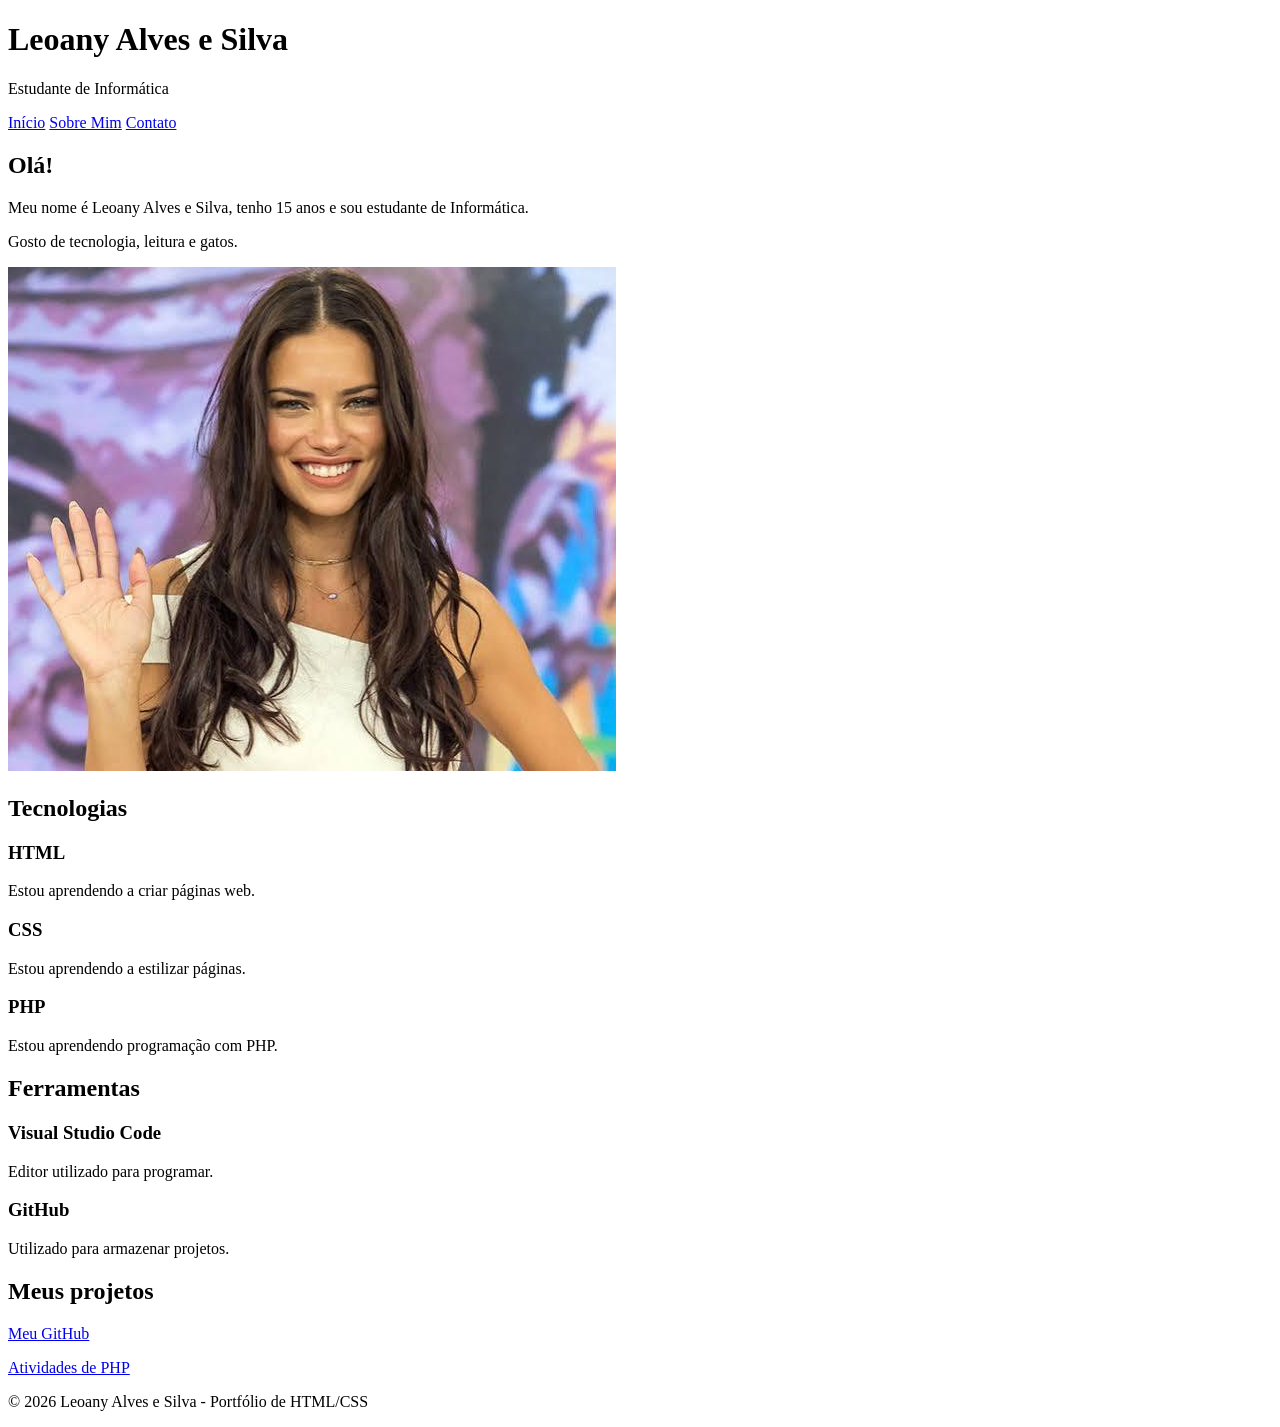
==== index.html @ 00587df7 "Add files via upload" ====
<!DOCTYPE html>
<html lang="pt-br">
<head>
    <meta charset="UTF-8">
    <meta name="viewport" content="width=device-width, initial-scale=1.0">
    <title>Portfólio - Leoany Alves e Silva</title>
    <link rel="stylesheet" href="css/style.css">
</head>
<body>

    <header>
        <h1>Leoany Alves e Silva</h1>
        <p>Estudante de Informática</p>

        <nav>
            <a href="index.html">Início</a>
            <a href="sobre.html">Sobre Mim</a>
            <a href="contato.html">Contato</a>
        </nav>
    </header>

    <main>
        <section class="apresentacao">
            <div>
                <h2>Olá!</h2>
                <p>Meu nome é Leoany Alves e Silva, tenho 15 anos e sou estudante de Informática.</p>
                <p>Gosto de tecnologia, leitura e gatos.</p>
            </div>

            <img src="loany.jpg" alt="Foto de Leoany">
        </section>

        <section>
            <h2>Tecnologias</h2>

            <div class="cards">
                <div class="card">
                    <h3>HTML</h3>
                    <p>Estou aprendendo a criar páginas web.</p>
                </div>

                <div class="card">
                    <h3>CSS</h3>
                    <p>Estou aprendendo a estilizar páginas.</p>
                </div>

                <div class="card">
                    <h3>PHP</h3>
                    <p>Estou aprendendo programação com PHP.</p>
                </div>
            </div>
        </section>

        <section>
            <h2>Ferramentas</h2>

            <div class="cards">
                <div class="card">
                    <h3>Visual Studio Code</h3>
                    <p>Editor utilizado para programar.</p>
                </div>

                <div class="card">
                    <h3>GitHub</h3>
                    <p>Utilizado para armazenar projetos.</p>
                </div>
            </div>
        </section>

        <section>
            <h2>Meus projetos</h2>

            <p>
                <a href="https://github.com/Leoany" target="_blank">
                    Meu GitHub
                </a>
            </p>

            <p>
                <a href="https://github.com/Leoany/atvphp" target="_blank">
                    Atividades de PHP
                </a>
            </p>
        </section>
    </main>

    <footer>
        <p>© 2026 Leoany Alves e Silva - Portfólio de HTML/CSS</p>
    </footer>

</body>
</html>
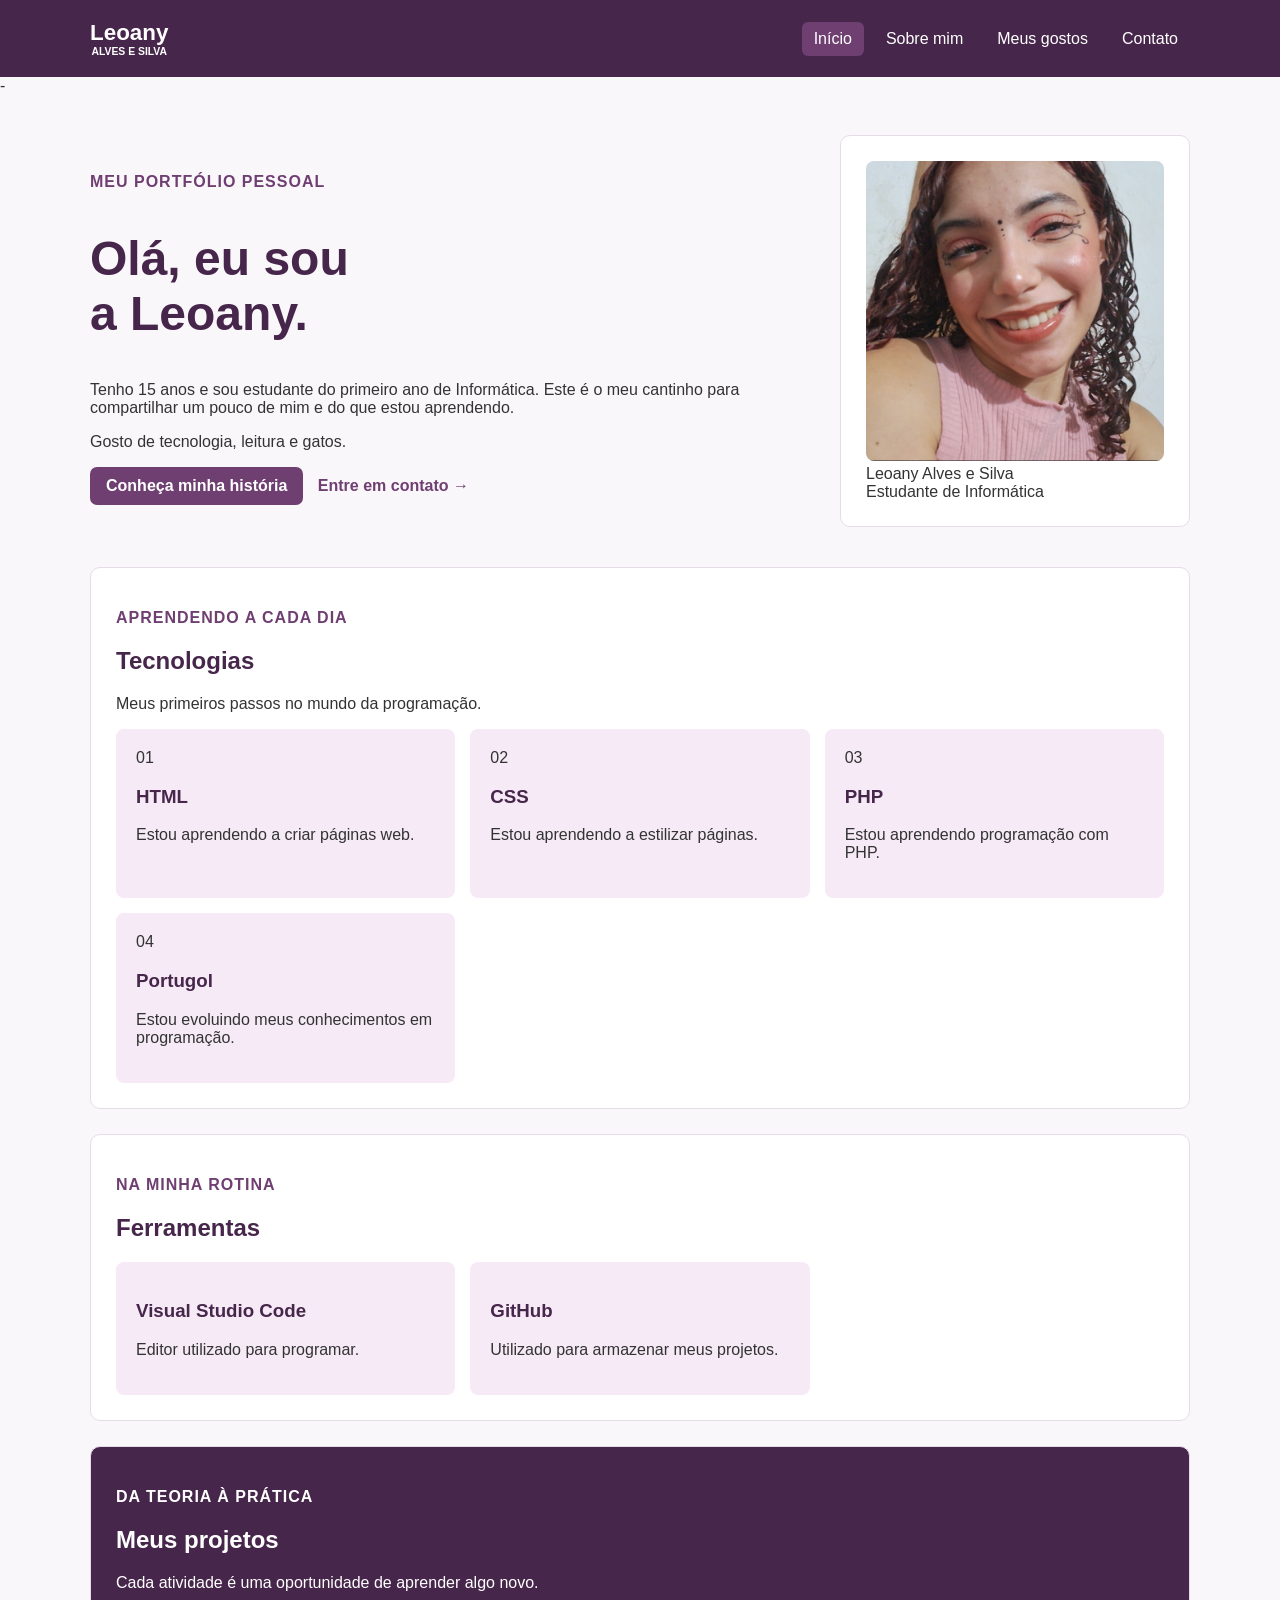
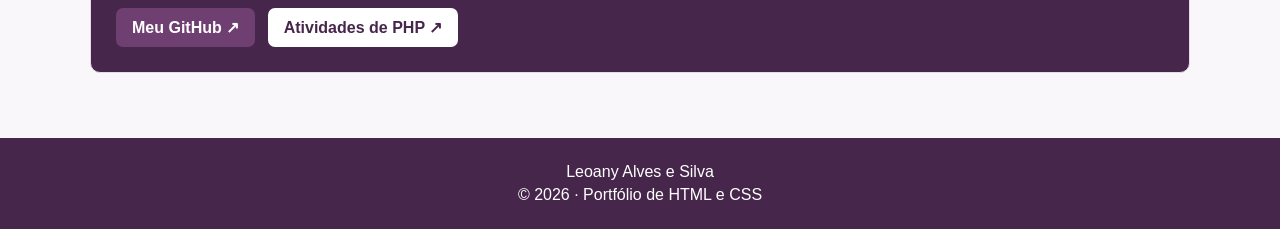
==== commit 87e566fa: "versão revisada" ====
--- a/index.html
+++ b/index.html
@@ -1,92 +1,101 @@
 <!DOCTYPE html>
-<html lang="pt-br">
+<html lang="pt-BR">
+
 <head>
     <meta charset="UTF-8">
     <meta name="viewport" content="width=device-width, initial-scale=1.0">
     <title>Portfólio - Leoany Alves e Silva</title>
     <link rel="stylesheet" href="css/style.css">
 </head>
+
 <body>
-
     <header>
-        <h1>Leoany Alves e Silva</h1>
-        <p>Estudante de Informática</p>
-
-        <nav>
-            <a href="index.html">Início</a>
-            <a href="sobre.html">Sobre Mim</a>
-            <a href="contato.html">Contato</a>
-        </nav>
-    </header>
+        <div class="cabecalho">
+            <a class="marca" href="index.html">Leoany<span>ALVES E SILVA</span></a>
+            <nav aria-label="Menu principal">
+                <a class="ativo" href="index.html" aria-current="page">Início</a>
+                <a href="sobre.html">Sobre mim</a>
+                <a href="gostos.html">Meus gostos</a>
+                <a href="contato.html">Contato</a>
+            </nav>
+        </div>
+    </header>-
 
     <main>
         <section class="apresentacao">
-            <div>
-                <h2>Olá!</h2>
-                <p>Meu nome é Leoany Alves e Silva, tenho 15 anos e sou estudante de Informática.</p>
+            <div class="apresentacao-texto">
+                <p class="etiqueta">MEU PORTFÓLIO PESSOAL</p>
+                <h1>Olá, eu sou<br>a Leoany.</h1>
+                <p>Tenho 15 anos e sou estudante do primeiro ano de Informática. Este é o meu cantinho para compartilhar
+                    um pouco de mim e do que estou aprendendo.</p>
                 <p>Gosto de tecnologia, leitura e gatos.</p>
+                <a class="botao" href="sobre.html">Conheça minha história</a>
+                <a class="link-simples" href="contato.html">Entre em contato &rarr;</a>
             </div>
-
-            <img src="loany.jpg" alt="Foto de Leoany">
+            <figure class="retrato">
+                <img src="img/Leoany.jpg" alt="Foto de Leoany">
+                <figcaption>Leoany Alves e Silva<br><span>Estudante de Informática</span></figcaption>
+            </figure>
         </section>
 
-        <section>
+        <section class="bloco">
+            <p class="etiqueta">APRENDENDO A CADA DIA</p>
             <h2>Tecnologias</h2>
-
+            <p class="introducao">Meus primeiros passos no mundo da programação.</p>
             <div class="cards">
                 <div class="card">
+                    <span class="numero">01</span>
                     <h3>HTML</h3>
                     <p>Estou aprendendo a criar páginas web.</p>
                 </div>
-
                 <div class="card">
+                    <span class="numero">02</span>
                     <h3>CSS</h3>
                     <p>Estou aprendendo a estilizar páginas.</p>
                 </div>
-
                 <div class="card">
+                    <span class="numero">03</span>
                     <h3>PHP</h3>
                     <p>Estou aprendendo programação com PHP.</p>
+                </div>
+                <div class="card">
+                    <span class="numero">04</span>
+                    <h3>Portugol</h3>
+                    <p>Estou evoluindo meus conhecimentos em programação.</p>
                 </div>
             </div>
         </section>
 
-        <section>
+        <section class="bloco">
+            <p class="etiqueta">NA MINHA ROTINA</p>
             <h2>Ferramentas</h2>
-
             <div class="cards">
-                <div class="card">
+                <div class="card card-metade">
                     <h3>Visual Studio Code</h3>
                     <p>Editor utilizado para programar.</p>
                 </div>
-
-                <div class="card">
+                <div class="card card-metade">
                     <h3>GitHub</h3>
-                    <p>Utilizado para armazenar projetos.</p>
+                    <p>Utilizado para armazenar meus projetos.</p>
                 </div>
             </div>
         </section>
 
-        <section>
+        <section class="projetos">
+            <p class="etiqueta">DA TEORIA À PRÁTICA</p>
             <h2>Meus projetos</h2>
-
-            <p>
-                <a href="https://github.com/Leoany" target="_blank">
-                    Meu GitHub
-                </a>
-            </p>
-
-            <p>
-                <a href="https://github.com/Leoany/atvphp" target="_blank">
-                    Atividades de PHP
-                </a>
-            </p>
+            <p>Cada atividade é uma oportunidade de aprender algo novo.</p>
+            <a class="botao" href="https://github.com/Leoany" target="_blank" rel="noopener noreferrer">Meu GitHub
+                &nearr;</a>
+            <a class="botao botao-claro" href="https://github.com/Leoany/atvphp" target="_blank"
+                rel="noopener noreferrer">Atividades de PHP &nearr;</a>
         </section>
     </main>
 
     <footer>
-        <p>© 2026 Leoany Alves e Silva - Portfólio de HTML/CSS</p>
+        <p class="nome-rodape">Leoany Alves e Silva</p>
+        <p>© 2026 · Portfólio de HTML e CSS</p>
     </footer>
+</body>
 
-</body>
 </html>
--- a/css/style.css
+++ b/css/style.css
@@ -0,0 +1,242 @@
+* {
+    box-sizing: border-box;
+}
+
+body {
+    margin: 0;
+    font-family: Arial, sans-serif;
+    color: #333;
+    background: #faf7fb;
+}
+
+img {
+    max-width: 100%;
+}
+
+a {
+    text-decoration: none;
+}
+
+header,
+footer {
+    padding: 20px;
+    color: white;
+    background: #47264b;
+    text-align: center;
+}
+
+.cabecalho,
+main {
+    width: 90%;
+    max-width: 1100px;
+    margin: auto;
+}
+
+.cabecalho {
+    display: flex;
+    justify-content: space-between;
+    align-items: center;
+}
+
+.marca {
+    color: white;
+    font-size: 1.4rem;
+    font-weight: bold;
+}
+
+.marca span {
+    display: block;
+    font-size: .65rem;
+}
+
+nav {
+    display: flex;
+    gap: 10px;
+}
+
+nav a {
+    padding: 8px 12px;
+    color: white;
+    border-radius: 6px;
+}
+
+nav a:hover,
+nav .ativo {
+    background: #6f3f72;
+}
+
+main {
+    padding: 40px 0;
+}
+
+h1,
+h2,
+h3 {
+    color: #47264b;
+}
+
+h1 {
+    font-size: 3rem;
+}
+
+.etiqueta {
+    color: #6f3f72;
+    font-weight: bold;
+    letter-spacing: 1px;
+}
+
+.apresentacao,
+.sobre,
+.contato {
+    display: grid;
+    gap: 40px;
+    align-items: center;
+}
+
+.apresentacao {
+    grid-template-columns: 1fr 350px;
+    margin-bottom: 40px;
+}
+
+.sobre {
+    grid-template-columns: 350px 1fr;
+}
+
+.contato {
+    grid-template-columns: 1fr 1.5fr;
+}
+
+.retrato,
+.bloco,
+.sobre,
+.contato,
+.interesses,
+.projetos {
+    padding: 25px;
+    margin-bottom: 25px;
+    background: white;
+    border: 1px solid #e5dce7;
+    border-radius: 10px;
+}
+
+.retrato {
+    margin: 0;
+}
+
+.retrato img,
+.moldura img {
+    width: 100%;
+    height: 300px;
+    object-fit: cover;
+    border-radius: 8px;
+}
+
+.cards,
+.galeria {
+    display: grid;
+    grid-template-columns: repeat(3, 1fr);
+    gap: 15px;
+}
+
+.card {
+    padding: 20px;
+    background: #f5eaf6;
+    border-radius: 8px;
+}
+
+.botao {
+    display: inline-block;
+    padding: 10px 16px;
+    color: white;
+    background: #6f3f72;
+    border-radius: 7px;
+    font-weight: bold;
+}
+
+.link-simples {
+    margin-left: 10px;
+    color: #6f3f72;
+    font-weight: bold;
+}
+
+.titulo-pagina,
+.interesses {
+    text-align: center;
+}
+
+.lista-interesses {
+    display: flex;
+    justify-content: center;
+    gap: 10px;
+}
+
+.lista-interesses span {
+    padding: 7px 12px;
+    background: #f1e5f3;
+    color: #47264b;
+    border-radius: 20px;
+}
+
+.menu-album {
+    justify-content: center;
+    margin-bottom: 25px;
+}
+
+.moldura {
+    margin: 0;
+    padding: 8px;
+    background: white;
+    border: 1px solid #e5dce7;
+    border-radius: 8px;
+}
+
+.moldura figcaption {
+    padding: 8px;
+    color: #47264b;
+    text-align: center;
+    font-weight: bold;
+}
+
+.projetos {
+    color: white;
+    background: #47264b;
+}
+
+.projetos h2,
+.projetos p {
+    color: white;
+}
+
+.botao-claro {
+    margin-left: 8px;
+    color: #47264b;
+    background: white;
+}
+
+.contato-perfil {
+    padding: 25px;
+    color: white;
+    background: #47264b;
+    border-radius: 8px;
+}
+
+.contato-perfil h2,
+.contato-perfil p {
+    color: white;
+}
+
+.contato-item {
+    padding: 20px;
+    margin-bottom: 15px;
+    background: #f5eaf6;
+    border-radius: 8px;
+}
+
+.email {
+    color: #6f3f72;
+    font-weight: bold;
+}
+
+footer p {
+    margin: 5px;
+}
